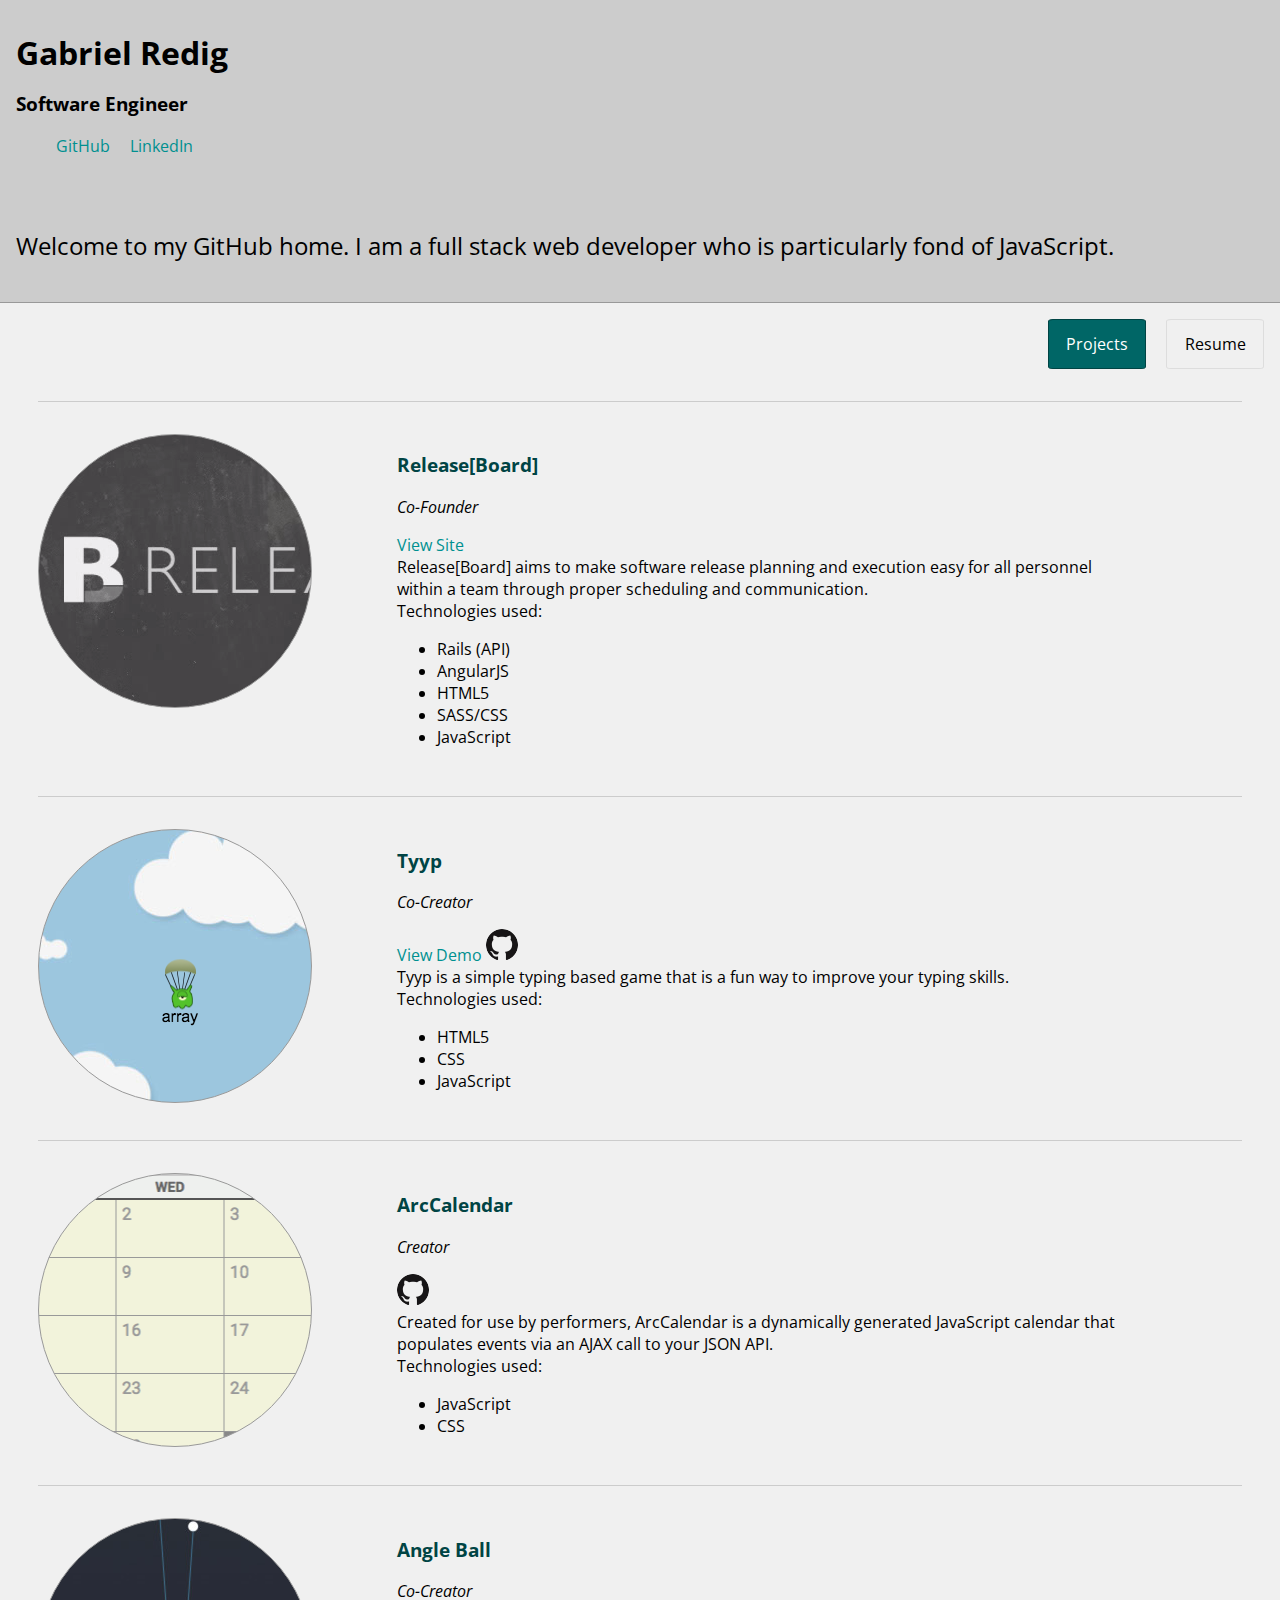
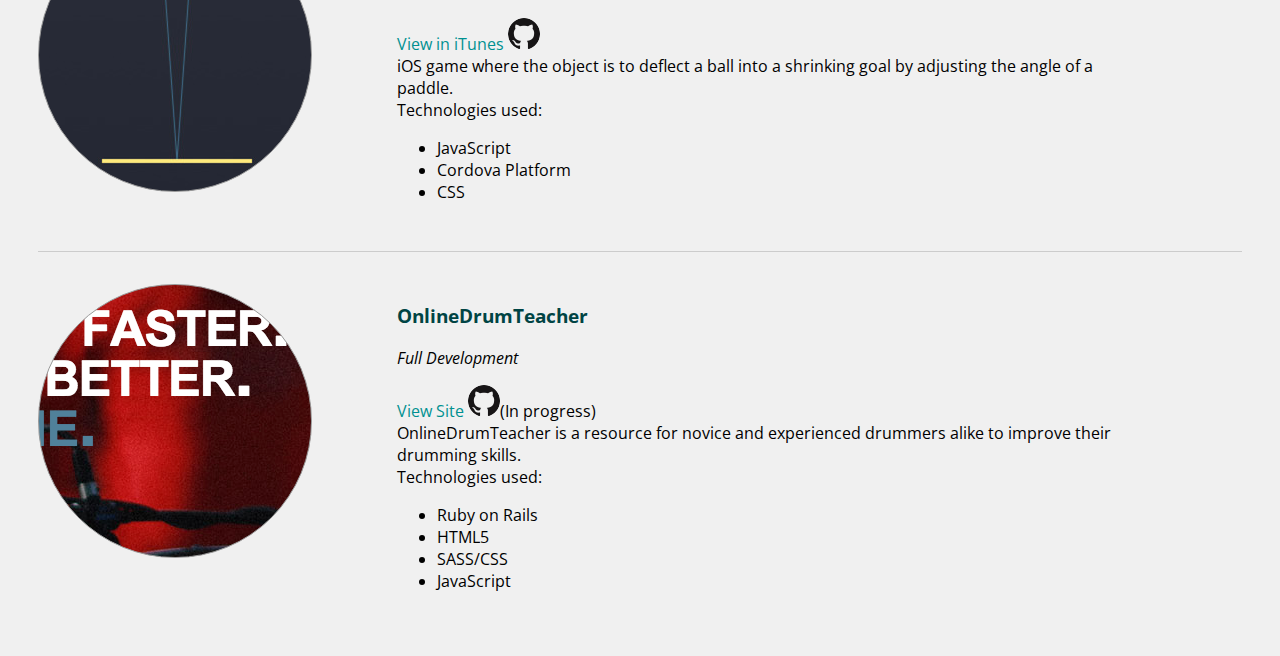
==== index.html @ c68f82b3 "Add some color" ====
<!DOCTYPE html>
<html>
<head>
  <link href='./css/main.css' type='text/css' rel='stylesheet'>
  <link href='http://fonts.googleapis.com/css?family=Open+Sans:300italic,400,300' rel='stylesheet' type='text/css'>

  <title>Gabriel Redig - Frontend Developer</title>
</head>
<section id="header">
  <h1>Gabriel Redig</h1>
  <h3>Software Engineer</h3>
  <ul class="nav_links horizontal">
    <li>
      <a href="https://github.com/glredig" title="GitHub" target="_blank">
        GitHub
      </a>
    </li>
    <li>
      <a href="http://www.linkedin.com/pub/gabriel-redig/79/385/471/" title="LinkedIn" target="_blank">
        LinkedIn
      </a>
    </li>
  </ul>
</section>
<section id="content">
  <p class="large">Welcome to my GitHub home. I am a full stack web developer who is particularly fond of JavaScript.
  <br>
  </p>
</section>
<section id="selector">
  <ul class="bubbles">
    <li class="selected">Projects</li>
    <li>Resume</li>
  </ul>
  <div class="clear"></div>
</section>
<section id="projects">
  <ul>
    <li>
      <div class="project_image release_board"></div>
      <div class="project_details">
        <h3>Release[Board]</h3>
        <p><em>Co-Founder</em></p>
        <p><a href="http://releaseboard.com" title="Release[Board]" class="view_demo" target="_blank">View Site</a>
        <br>
        Release[Board] aims to make software release planning and execution easy for all personnel within a team through proper scheduling and communication.
        <br>
        Technologies used:<br>
        <ul class="bulleted">
          <li>Rails (API)</li>
          <li>AngularJS</li>
          <li>HTML5</li>
          <li>SASS/CSS</li>
          <li>JavaScript</li>
        </ul>
        </p>
      </div>
      <div class="clear"></div>
    </li>

    <li>
      <div class="project_image tyyp"></div>
      <div class="project_details">
        <h3>Tyyp</h3>
        <p><em>Co-Creator</em></p>
        <p><a href="http://glredig.github.io/tyyp" title="Tyyp" class="view_demo" target="_blank">View Demo</a>
          <a href="https://github.com/glredig/tyyp" class="view_on_github" target="_blank"></a>
        <br>
        Tyyp is a simple typing based game that is a fun way to improve your typing skills.
        <br>
        Technologies used:<br>
        <ul class="bulleted">
          <li>HTML5</li>
          <li>CSS</li>
          <li>JavaScript</li>
        </ul>
        </p>
      </div>
      <div class="clear"></div>
    </li>

    <li>
      <div class="project_image arc_calendar"></div>
      <div class="project_details">
        <h3>ArcCalendar</h3>
        <p><em>Creator</em></p>
        <p><a href="https://github.com/glredig/arc_calendar" class="view_on_github" target="_blank"></a>
        <br>
        Created for use by performers, ArcCalendar is a dynamically generated JavaScript calendar that populates events via an AJAX call to your JSON API.
        <br>
        Technologies used:<br>
        <ul class="bulleted">
          <li>JavaScript</li>
          <li>CSS</li>
        </ul>
        </p>
      </div>
      <div class="clear"></div>
    </li>

    <li>
      <div class="project_image angle_ball"></div>
      <div class="project_details">
        <h3>Angle Ball</h3>
        <p><em>Co-Creator</em></p>
        <p>
          <a href="https://itunes.apple.com/us/app/angle-ball/id894476880?mt=8" class="view_demo" target="_blank">View in iTunes</a>
          <a href="https://github.com/johnkelly/angle_ball" class="view_on_github" target="_blank"></a>
        <br>
        iOS game where the object is to deflect a ball into a shrinking goal by adjusting the angle of a paddle.
        <br>
        Technologies used:<br>
        <ul class="bulleted">
          <li>JavaScript</li>
          <li>Cordova Platform</li>
          <li>CSS</li>
        </ul>
        </p>
      </div>
      <div class="clear"></div>
    </li>

    <li>
      <div class="project_image odt"></div>
      <div class="project_details">
        <h3>OnlineDrumTeacher</h3>
        <p><em>Full Development</em></p>
        <p><a href="https://onlinedrumteacher.herokuapp.com/" class="view_demo" title="Online Drum Teacher" target="_blank">View Site</a> 
        <a href="https://github.com/glredig/odt_app" class="view_on_github" target="_blank"></a>(In progress)
        <br>
        OnlineDrumTeacher is a resource for novice and experienced drummers alike to improve their drumming skills.
        <br>
        Technologies used:<br>
        <ul class="bulleted">
          <li>Ruby on Rails</li>
          <li>HTML5</li>
          <li>SASS/CSS</li>
          <li>JavaScript</li>
        </ul>
        </p>
      </div>
      <div class="clear"></div>
    </li>
  </ul>
</section>
</html>
---- css/main.css ----
* {
  font-family: "Open Sans", arial, sans-serif;
}

body {
  background-color: #f0f0f0;
  padding: 0;
  margin: 0;
}

h1 {
  font-size: 2em;
  line-height: 1em;
}

a {
  color: #009090;
  text-decoration: none;
}

a:hover {
  text-decoration: underline;
}

.clear {
  clear: both;
}

ul {
  list-style-type: none;
}

ul.bulleted {
  list-style-type: disc;
}

p.large {
  font-size: 1.5em;
}

ul.bubbles {
  float: right;
}

ul.bubbles li {
  background-color: #f0f0f0;
  display: inline-block;
  width: 6em;
  height: 3em;
  line-height: 3em;
  text-align: center;
  border-radius: 5%;
  border: 1px solid #dddddd;
  cursor: pointer;
  margin-right: 1em;
}

ul.bubbles li:hover,
ul.bubbles li.selected {
  background-color: #006666;
  border-color: #004444;
  color: #ffffff;
}

ul.nav_links img {
  border: 1px solid #ffffff;
  padding: 5px;
  border-radius: 50%;
  width: 42px;
  height: 42px;
}

div.project_image {
  float: left;
  height: 17em;
  width: 17em;
  border-radius: 50%;
  background-position: center center;
  border: .1em solid #999999;
}

div.project_details {
  float: left;
  margin-left: 7%;
  width: 60%;
}

div.project_image.release_board {
  background-image: url('../images/release_board.png');
}

div.project_image.tyyp {
  background-image: url('../images/tyyp.png');
}

div.project_image.odt {
  background-image: url('../images/odt.png');
}

div.project_image.arc_calendar {
  background-image: url('../images/arc_calendar.png');
}

div.project_image.angle_ball {
  background-image: url('../images/angle_ball.png');
}

ul.nav_links img:hover {
  border: 1px solid #eeeeee;
}

ul.horizontal li {
  display: inline;
  margin-right: 1em;
}

a.view_on_github {
  display: inline-block;
  background-image: url('../images/GitHub-Mark-32px.png');
  width: 32px;
  height: 32px;
  border-radius: 50%;
}
section#header {
  background-color: #cccccc;
  padding: 1em;
}

section#content {
  background-color: #cccccc;
  padding: 1em;
  border-bottom: .1em solid #999999;
}

section#projects h3 {
  color: #004444;
}

section#projects > ul {
  padding: 0 3%;
}

section#projects  > ul > li {
  border-top: .1em solid #CCCCCC;
  padding: 2em 0;
}
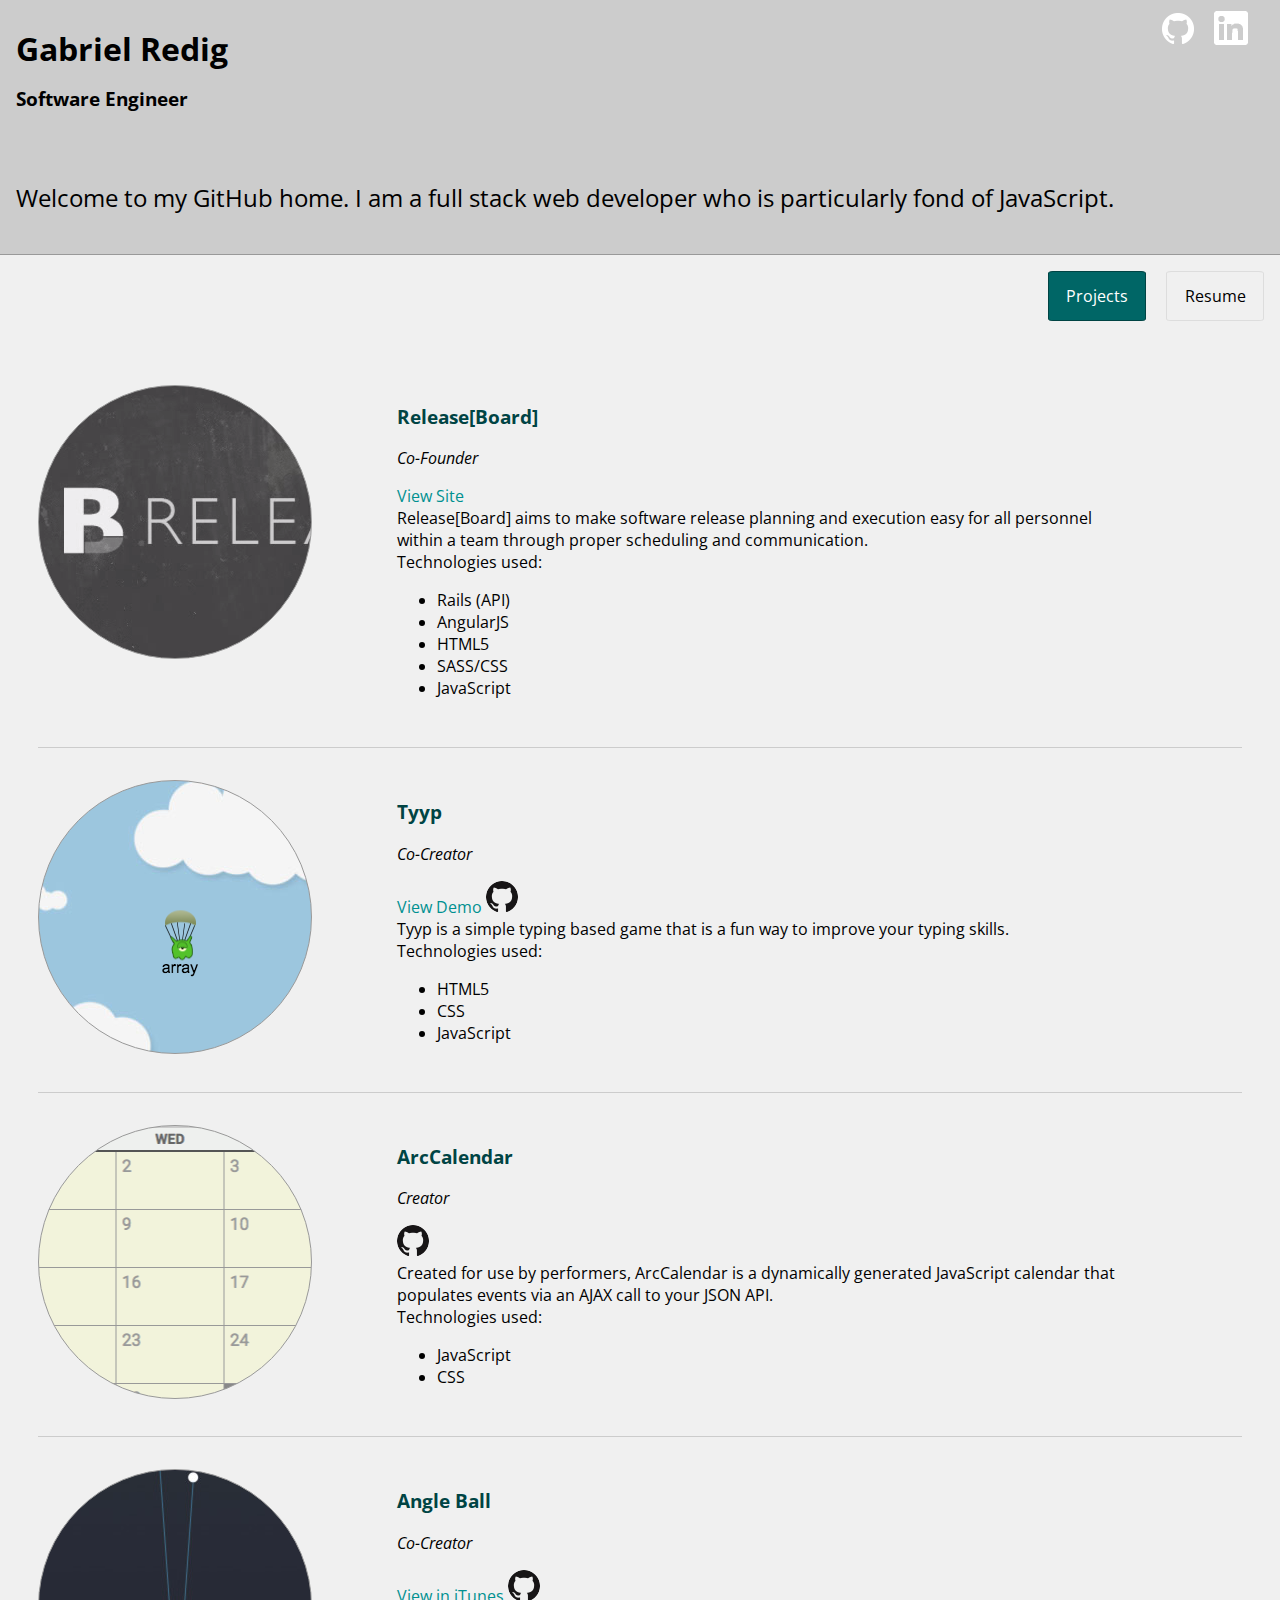
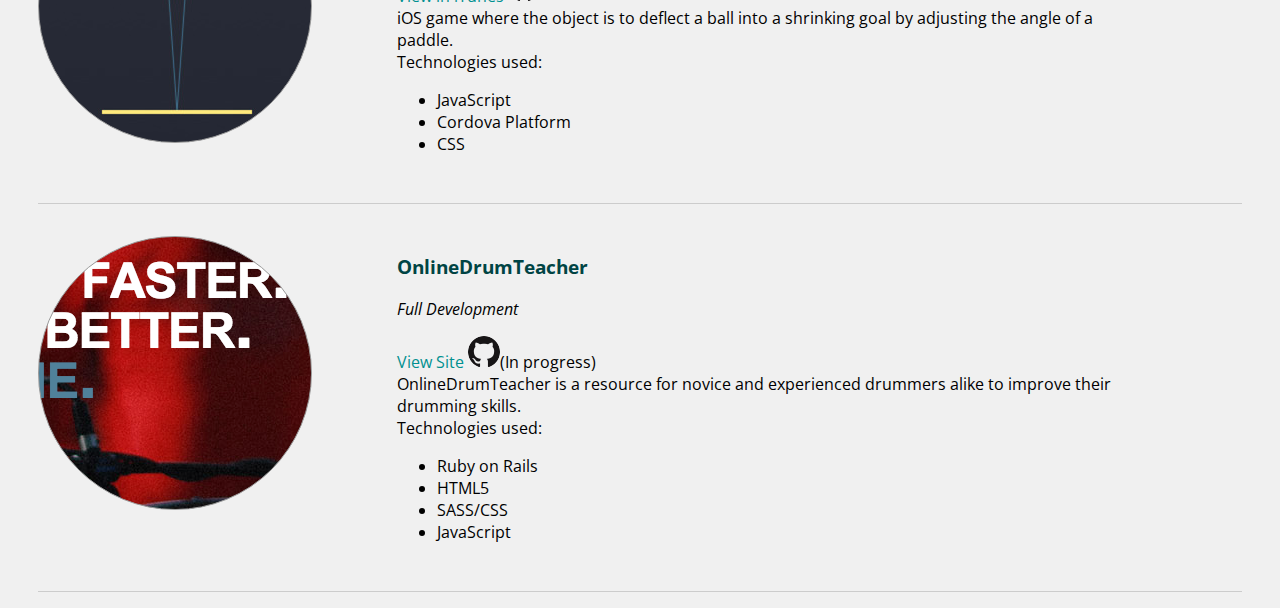
==== commit b128482a: "github and linkedin icons for links in header" ====
--- a/index.html
+++ b/index.html
@@ -7,20 +7,18 @@
   <title>Gabriel Redig - Frontend Developer</title>
 </head>
 <section id="header">
-  <h1>Gabriel Redig</h1>
-  <h3>Software Engineer</h3>
   <ul class="nav_links horizontal">
     <li>
-      <a href="https://github.com/glredig" title="GitHub" target="_blank">
-        GitHub
+      <a href="https://github.com/glredig" title="GitHub" target="_blank" class="github_icon">
       </a>
     </li>
     <li>
-      <a href="http://www.linkedin.com/pub/gabriel-redig/79/385/471/" title="LinkedIn" target="_blank">
-        LinkedIn
+      <a href="http://www.linkedin.com/pub/gabriel-redig/79/385/471/" title="LinkedIn" target="_blank" class="linkedin_icon">
       </a>
     </li>
   </ul>
+  <h1>Gabriel Redig</h1>
+  <h3>Software Engineer</h3>
 </section>
 <section id="content">
   <p class="large">Welcome to my GitHub home. I am a full stack web developer who is particularly fond of JavaScript.
--- a/css/main.css
+++ b/css/main.css
@@ -62,6 +62,11 @@
   color: #ffffff;
 }
 
+ul.nav_links {
+  float: right;
+  margin-top: 0;
+}
+
 ul.nav_links img {
   border: 1px solid #ffffff;
   padding: 5px;
@@ -110,7 +115,7 @@
 }
 
 ul.horizontal li {
-  display: inline;
+  display: inline-block;
   margin-right: 1em;
 }
 
@@ -121,9 +126,24 @@
   height: 32px;
   border-radius: 50%;
 }
+
+a.github_icon {
+  display: block;
+  height: 32px;
+  width: 32px;
+  background-image: url('../images/GitHub-Mark-Light-32px.png');
+}
+
+a.linkedin_icon {
+  display: block;
+  height: 34px;
+  width: 34px;
+  background-image: url('../images/In-White-34px-TM.png');
+}
+
 section#header {
   background-color: #cccccc;
-  padding: 1em;
+  padding: .7em 1em;
 }
 
 section#content {
@@ -141,6 +161,6 @@
 }
 
 section#projects  > ul > li {
-  border-top: .1em solid #CCCCCC;
+  border-bottom: .1em solid #CCCCCC;
   padding: 2em 0;
 }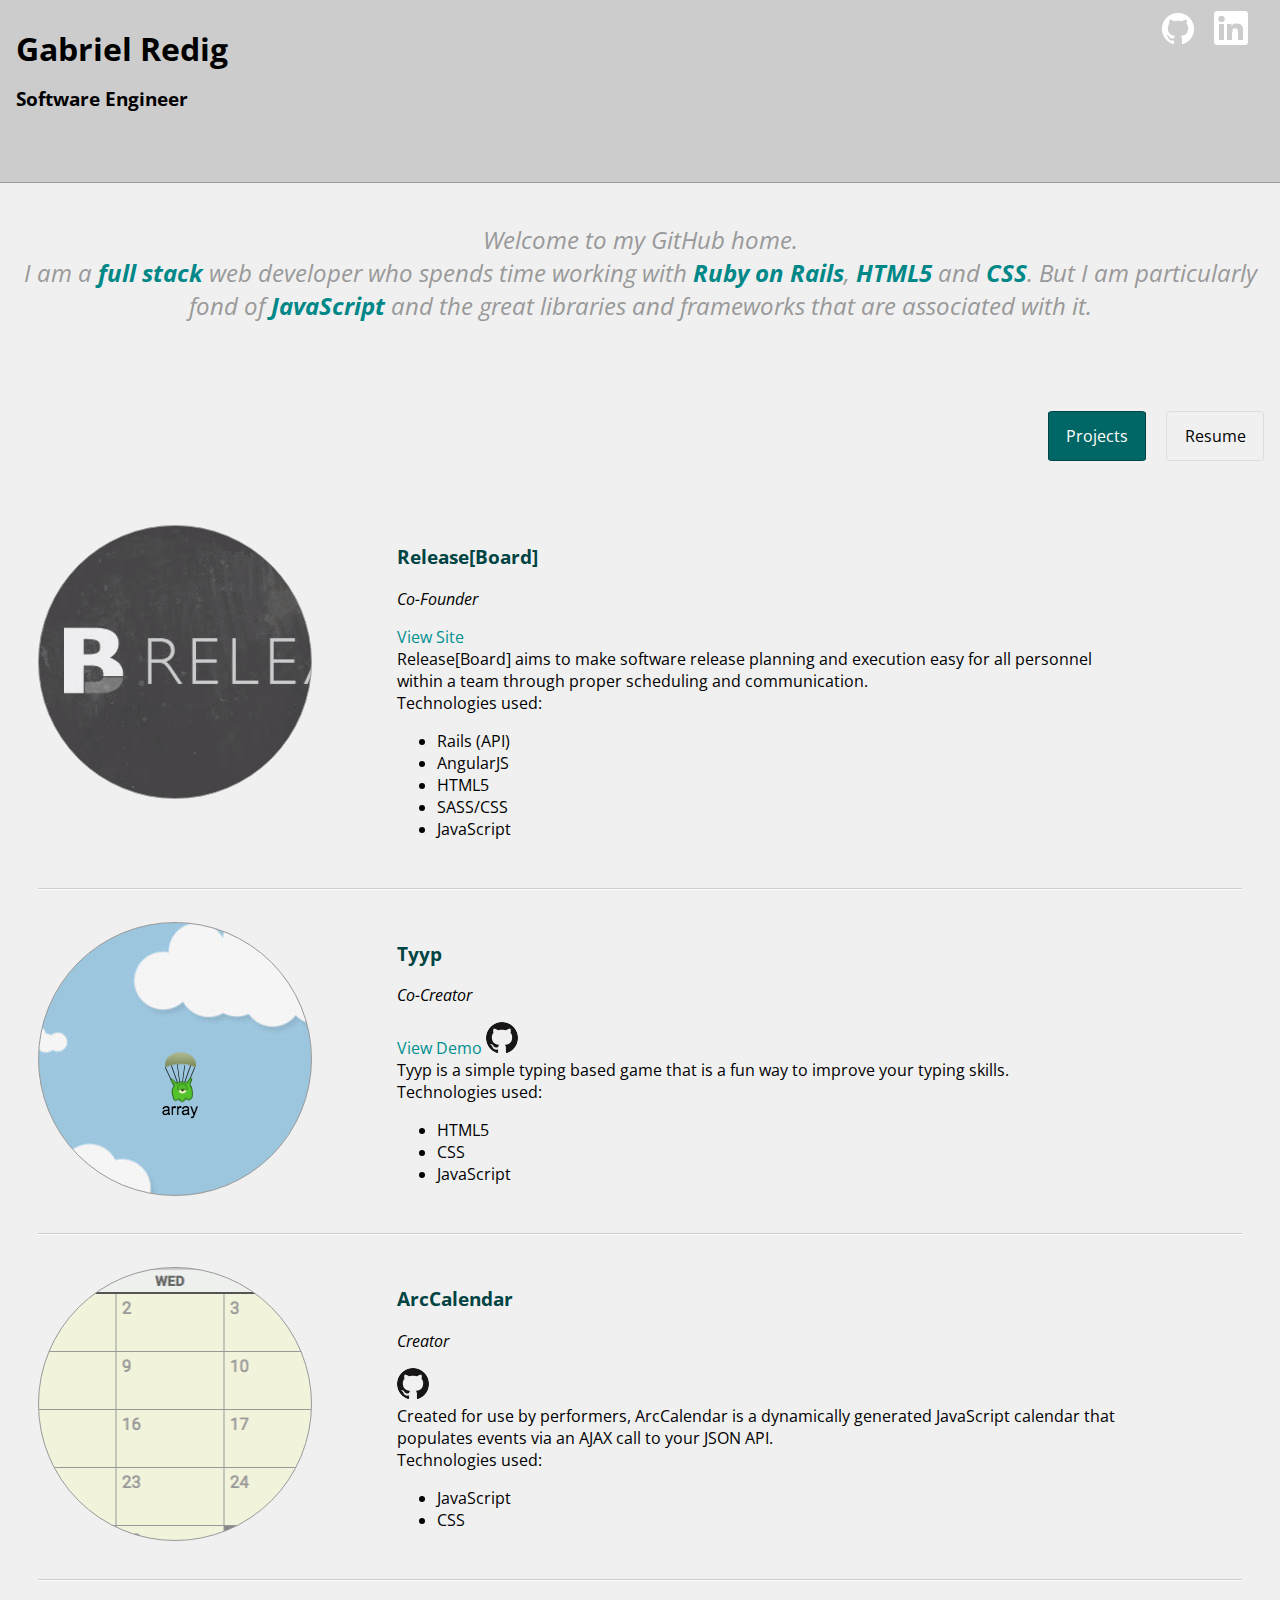
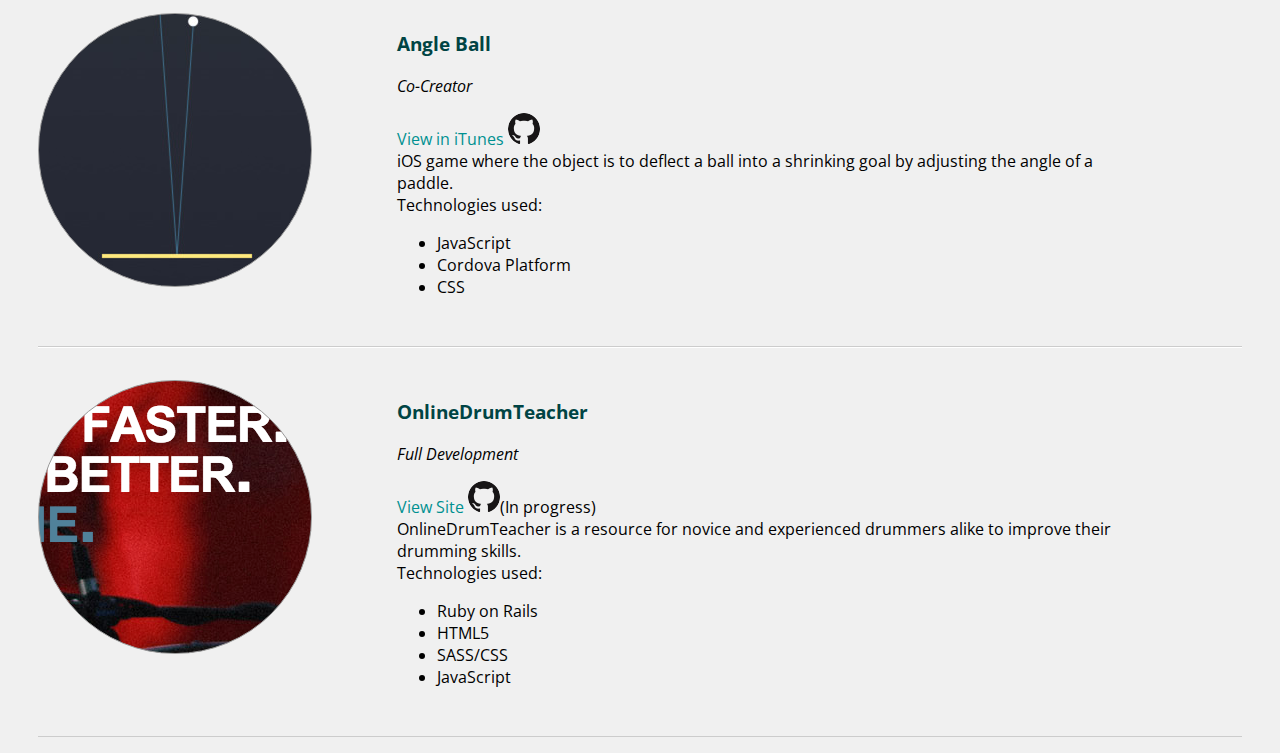
==== commit b0298bd9: "Update blurb text and styling" ====
--- a/index.html
+++ b/index.html
@@ -21,7 +21,10 @@
   <h3>Software Engineer</h3>
 </section>
 <section id="content">
-  <p class="large">Welcome to my GitHub home. I am a full stack web developer who is particularly fond of JavaScript.
+  <p class="large">Welcome to my GitHub home. <br>
+    I am a <span class="secondary_dark">full stack</span> web developer who spends time working with
+    <span class="secondary_dark">Ruby on Rails</span>, <span class="secondary_dark">HTML5</span> and <span class="secondary_dark">CSS</span>. But I am particularly fond of <span class="secondary_dark">JavaScript</span> and the great libraries and frameworks that are associated with it.<br>
+
   <br>
   </p>
 </section>
--- a/css/main.css
+++ b/css/main.css
@@ -20,6 +20,11 @@
 
 a:hover {
   text-decoration: underline;
+}
+
+.secondary_dark {
+  color: #008888;
+  font-weight: bold;
 }
 
 .clear {
@@ -144,12 +149,15 @@
 section#header {
   background-color: #cccccc;
   padding: .7em 1em;
+  height: 10em;
+  border-bottom: .1em solid #999999;  
 }
 
 section#content {
-  background-color: #cccccc;
+  color: #999999;
+  font-style: italic;
   padding: 1em;
-  border-bottom: .1em solid #999999;
+  text-align: center;
 }
 
 section#projects h3 {
@@ -162,5 +170,10 @@
 
 section#projects  > ul > li {
   border-bottom: .1em solid #CCCCCC;
+  border-top: .1em solid #ffffff;
   padding: 2em 0;
+}
+
+section#projects > ul > li:first-child {
+  border-top: none;
 }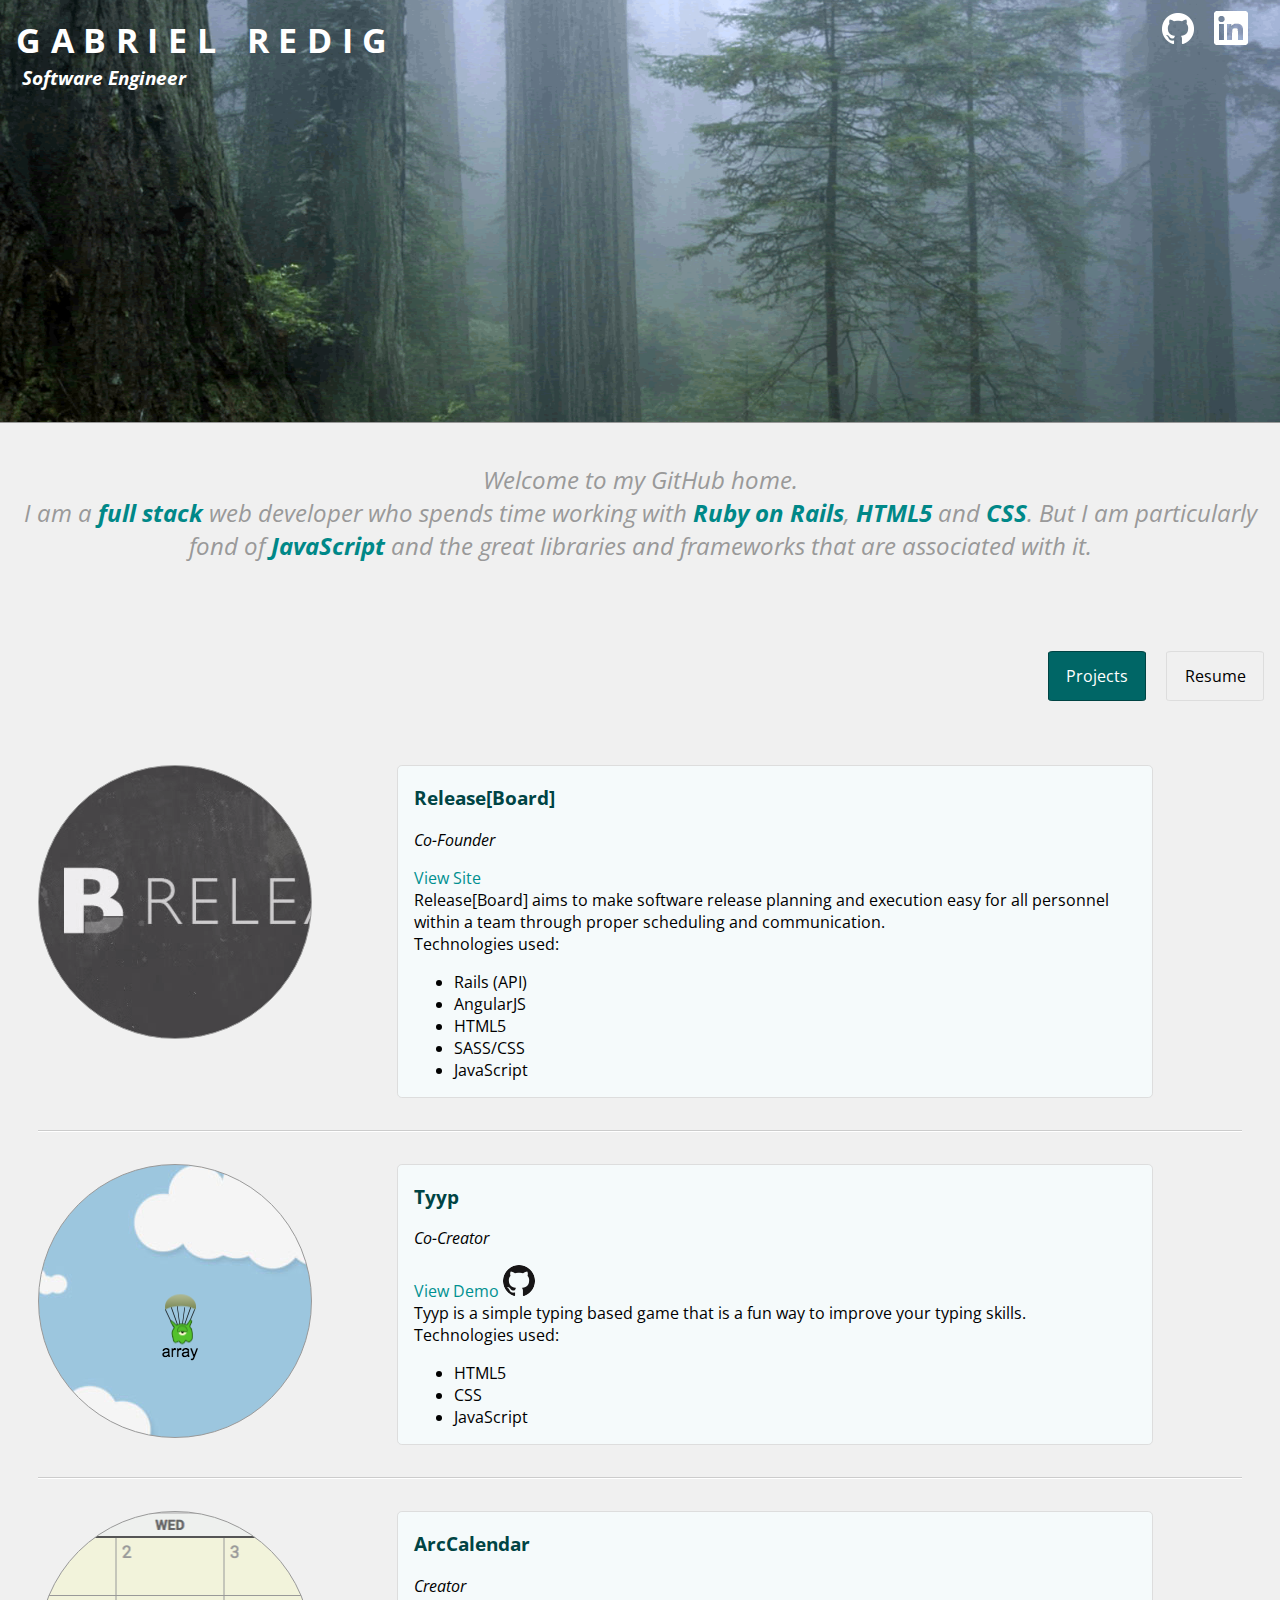
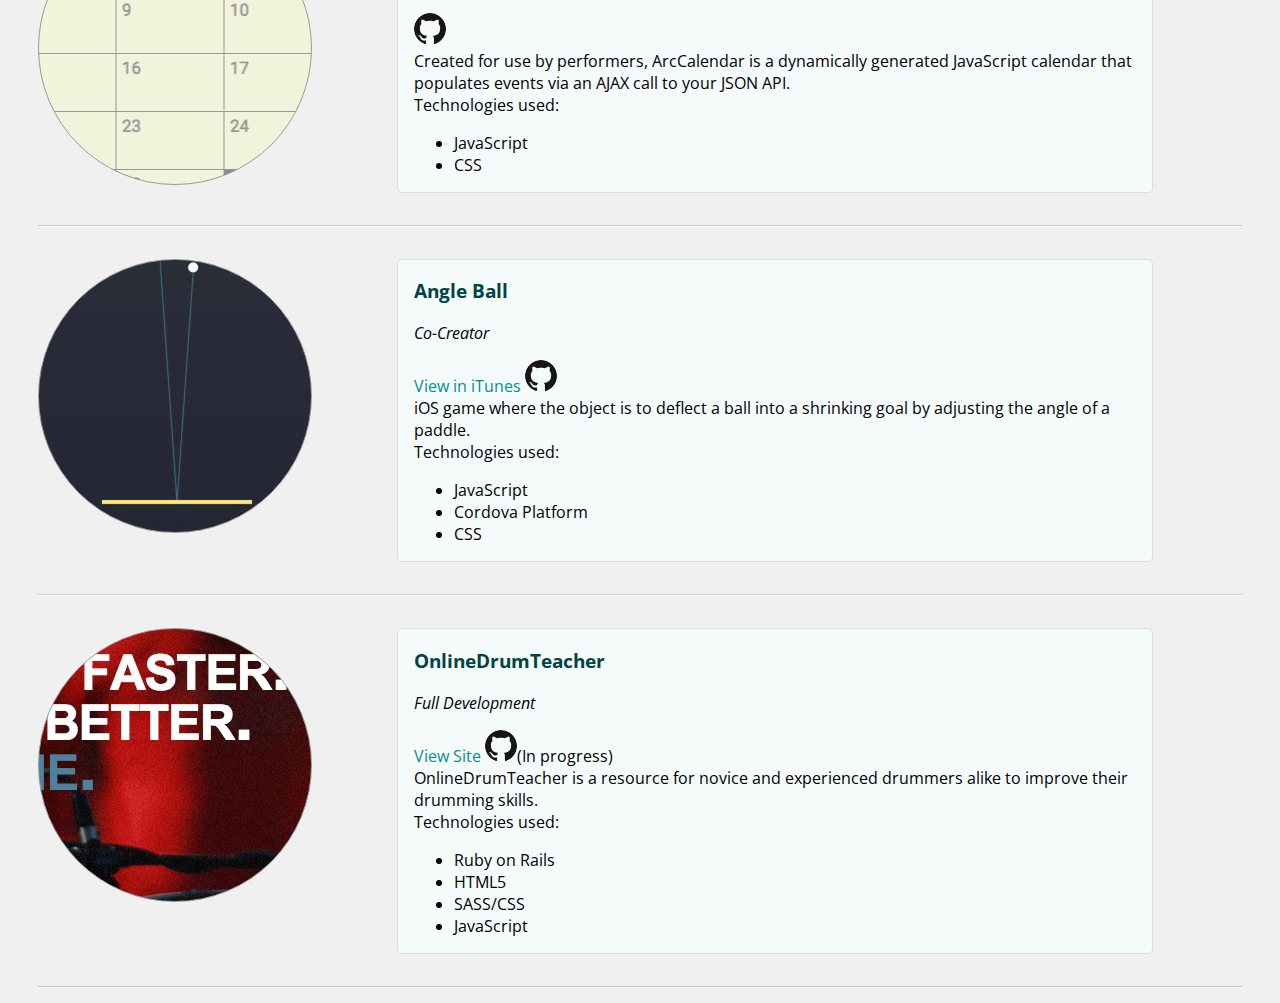
==== commit e5cb6ba6: "styling: header font, project details boxes" ====
--- a/index.html
+++ b/index.html
@@ -17,7 +17,7 @@
       </a>
     </li>
   </ul>
-  <h1>Gabriel Redig</h1>
+  <h1>gabriel redig</h1>
   <h3>Software Engineer</h3>
 </section>
 <section id="content">
--- a/css/main.css
+++ b/css/main.css
@@ -93,6 +93,10 @@
   float: left;
   margin-left: 7%;
   width: 60%;
+  background-color: #f5fafb;
+  border: .1em solid #dddddd;
+  border-radius: .3em;
+  padding: 0 1em;
 }
 
 div.project_image.release_board {
@@ -148,9 +152,26 @@
 
 section#header {
   background-color: #cccccc;
+  background-image: url('../images/redwoods.gif');
+  background-size: 100% auto;
+  background-position: 0 35%;
+  background-repeat: no-repeat;
   padding: .7em 1em;
-  height: 10em;
-  border-bottom: .1em solid #999999;  
+  height: 25em;
+  border-bottom: .1em solid #999999; 
+  color: #ffffff; 
+}
+
+section#header h1 {
+  margin: 0;
+  font-size: 3em;
+  font-variant: small-caps;
+  letter-spacing: .2em;
+}
+
+section#header h3 {
+  margin: .3em;
+  font-style: italic;
 }
 
 section#content {
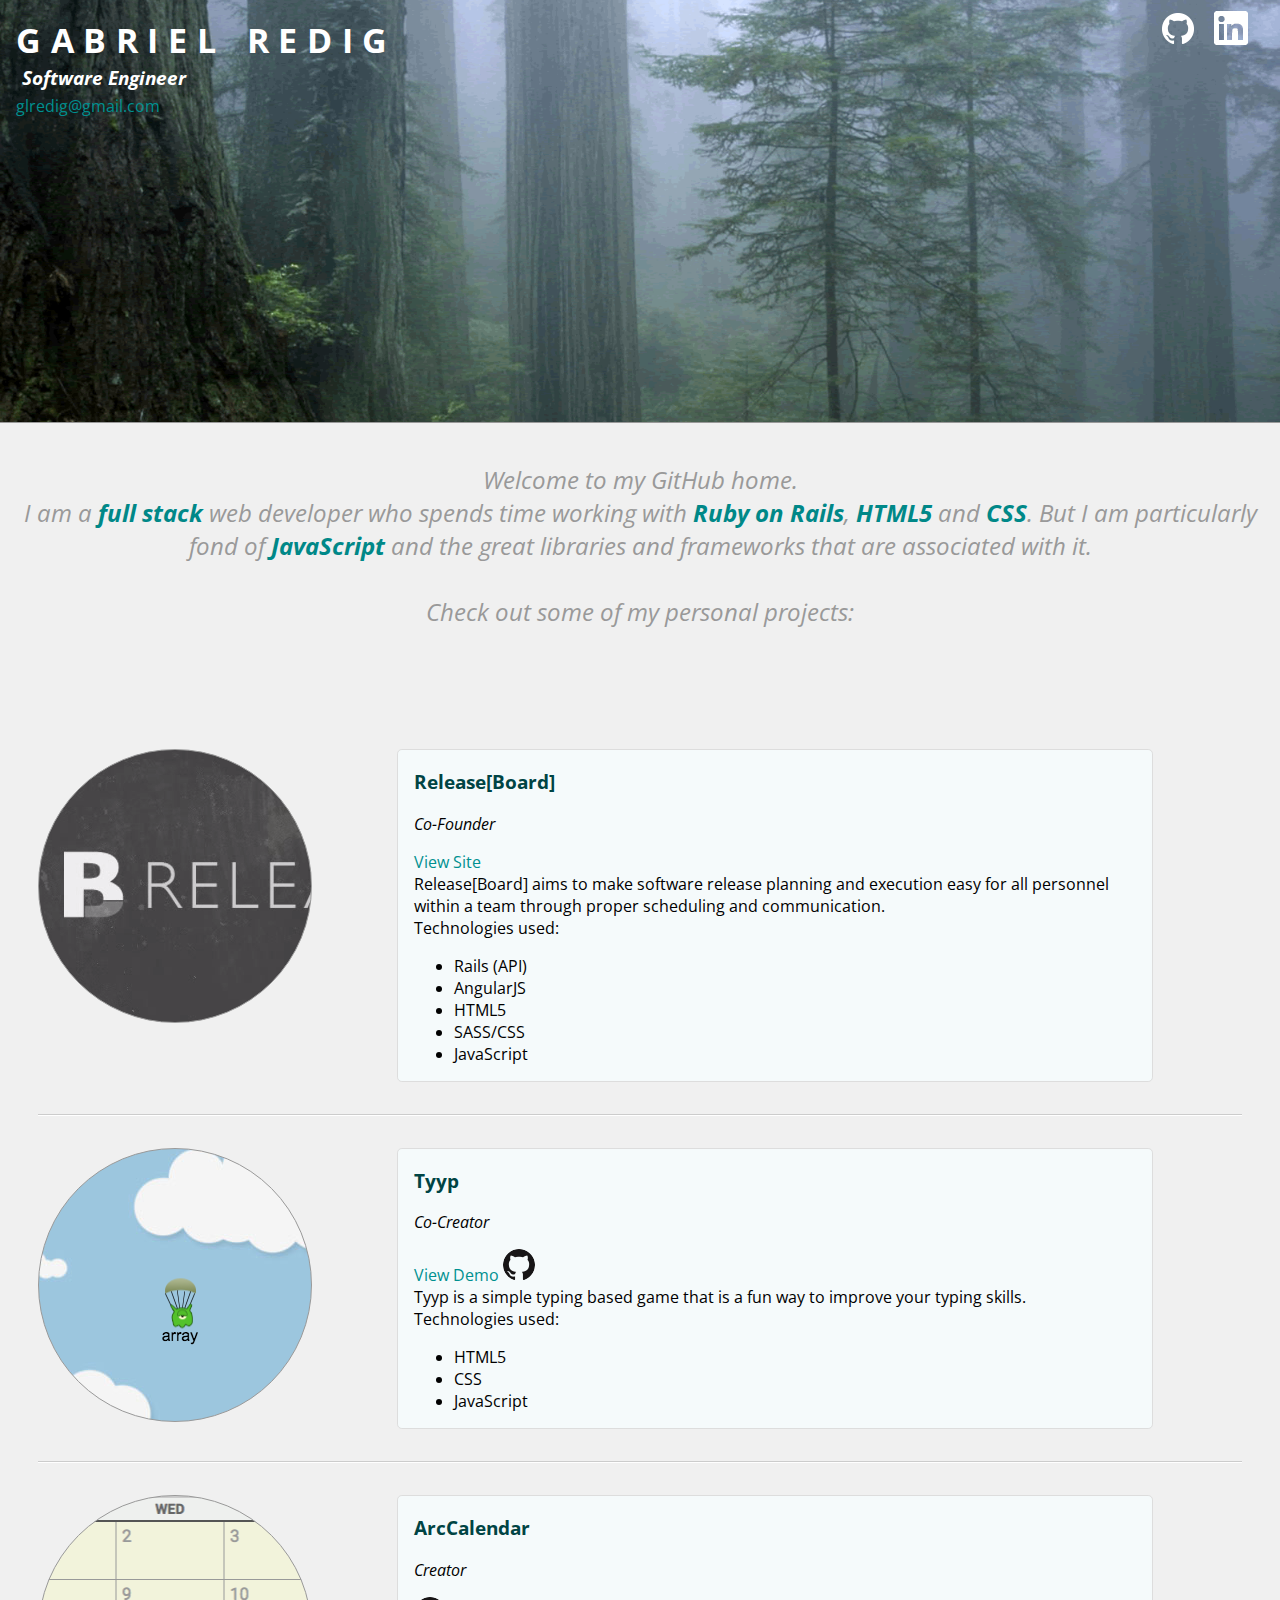
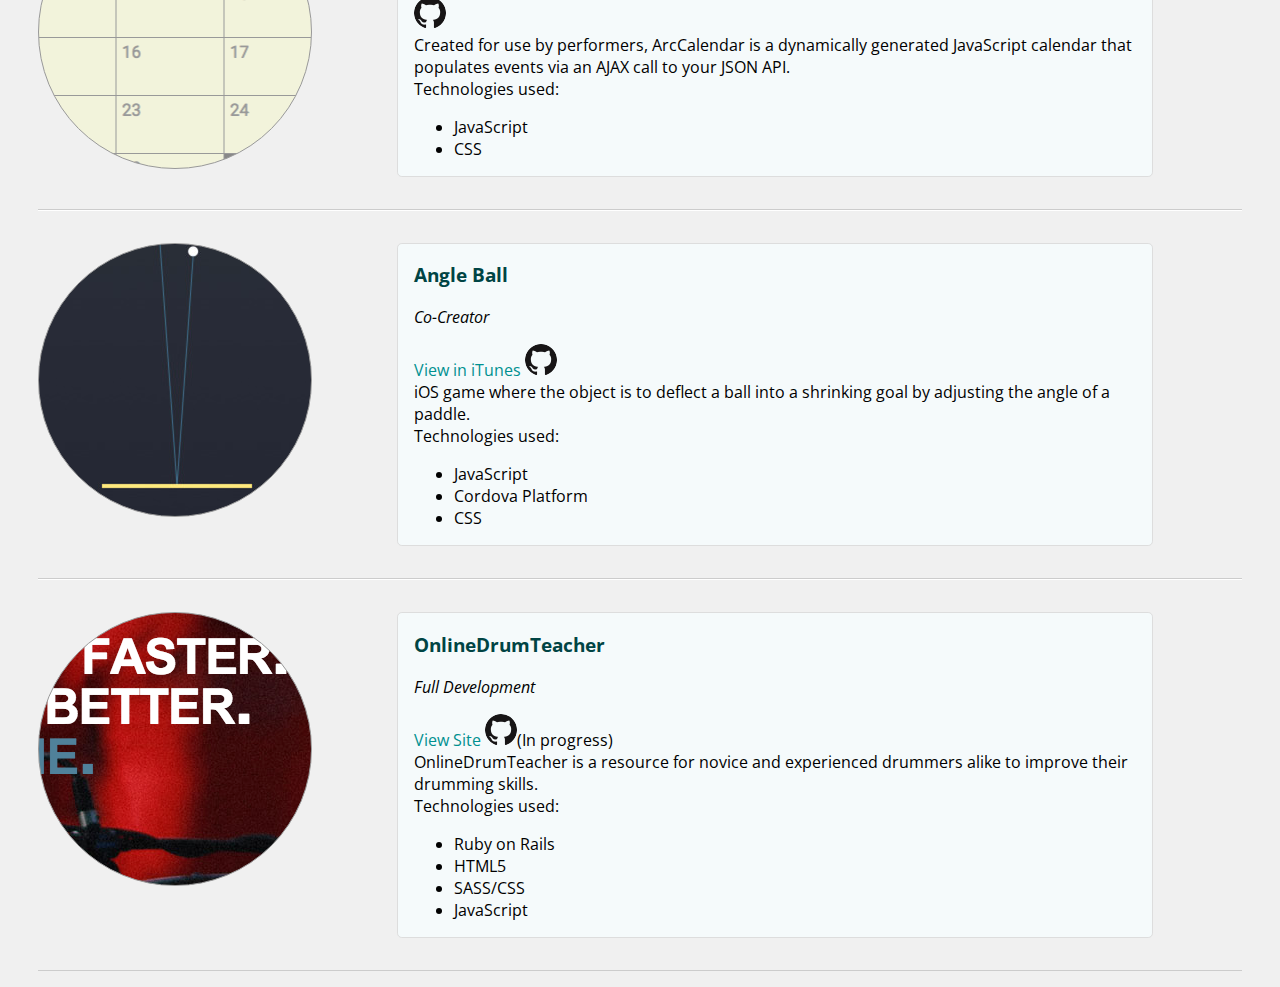
==== commit 15cb7135: "Added email to header; removed projects/resume toggle" ====
--- a/index.html
+++ b/index.html
@@ -19,21 +19,18 @@
   </ul>
   <h1>gabriel redig</h1>
   <h3>Software Engineer</h3>
+  <a href="mailto:glredig@gmail.com">glredig@gmail.com</a>
 </section>
 <section id="content">
   <p class="large">Welcome to my GitHub home. <br>
     I am a <span class="secondary_dark">full stack</span> web developer who spends time working with
-    <span class="secondary_dark">Ruby on Rails</span>, <span class="secondary_dark">HTML5</span> and <span class="secondary_dark">CSS</span>. But I am particularly fond of <span class="secondary_dark">JavaScript</span> and the great libraries and frameworks that are associated with it.<br>
+    <span class="secondary_dark">Ruby on Rails</span>, <span class="secondary_dark">HTML5</span> and <span class="secondary_dark">CSS</span>. But I am particularly fond of <span class="secondary_dark">JavaScript</span> and the great libraries and frameworks that are associated with it.<br><br>
+    Check out some of my personal projects:<br>
 
   <br>
   </p>
 </section>
 <section id="selector">
-  <ul class="bubbles">
-    <li class="selected">Projects</li>
-    <li>Resume</li>
-  </ul>
-  <div class="clear"></div>
 </section>
 <section id="projects">
   <ul>
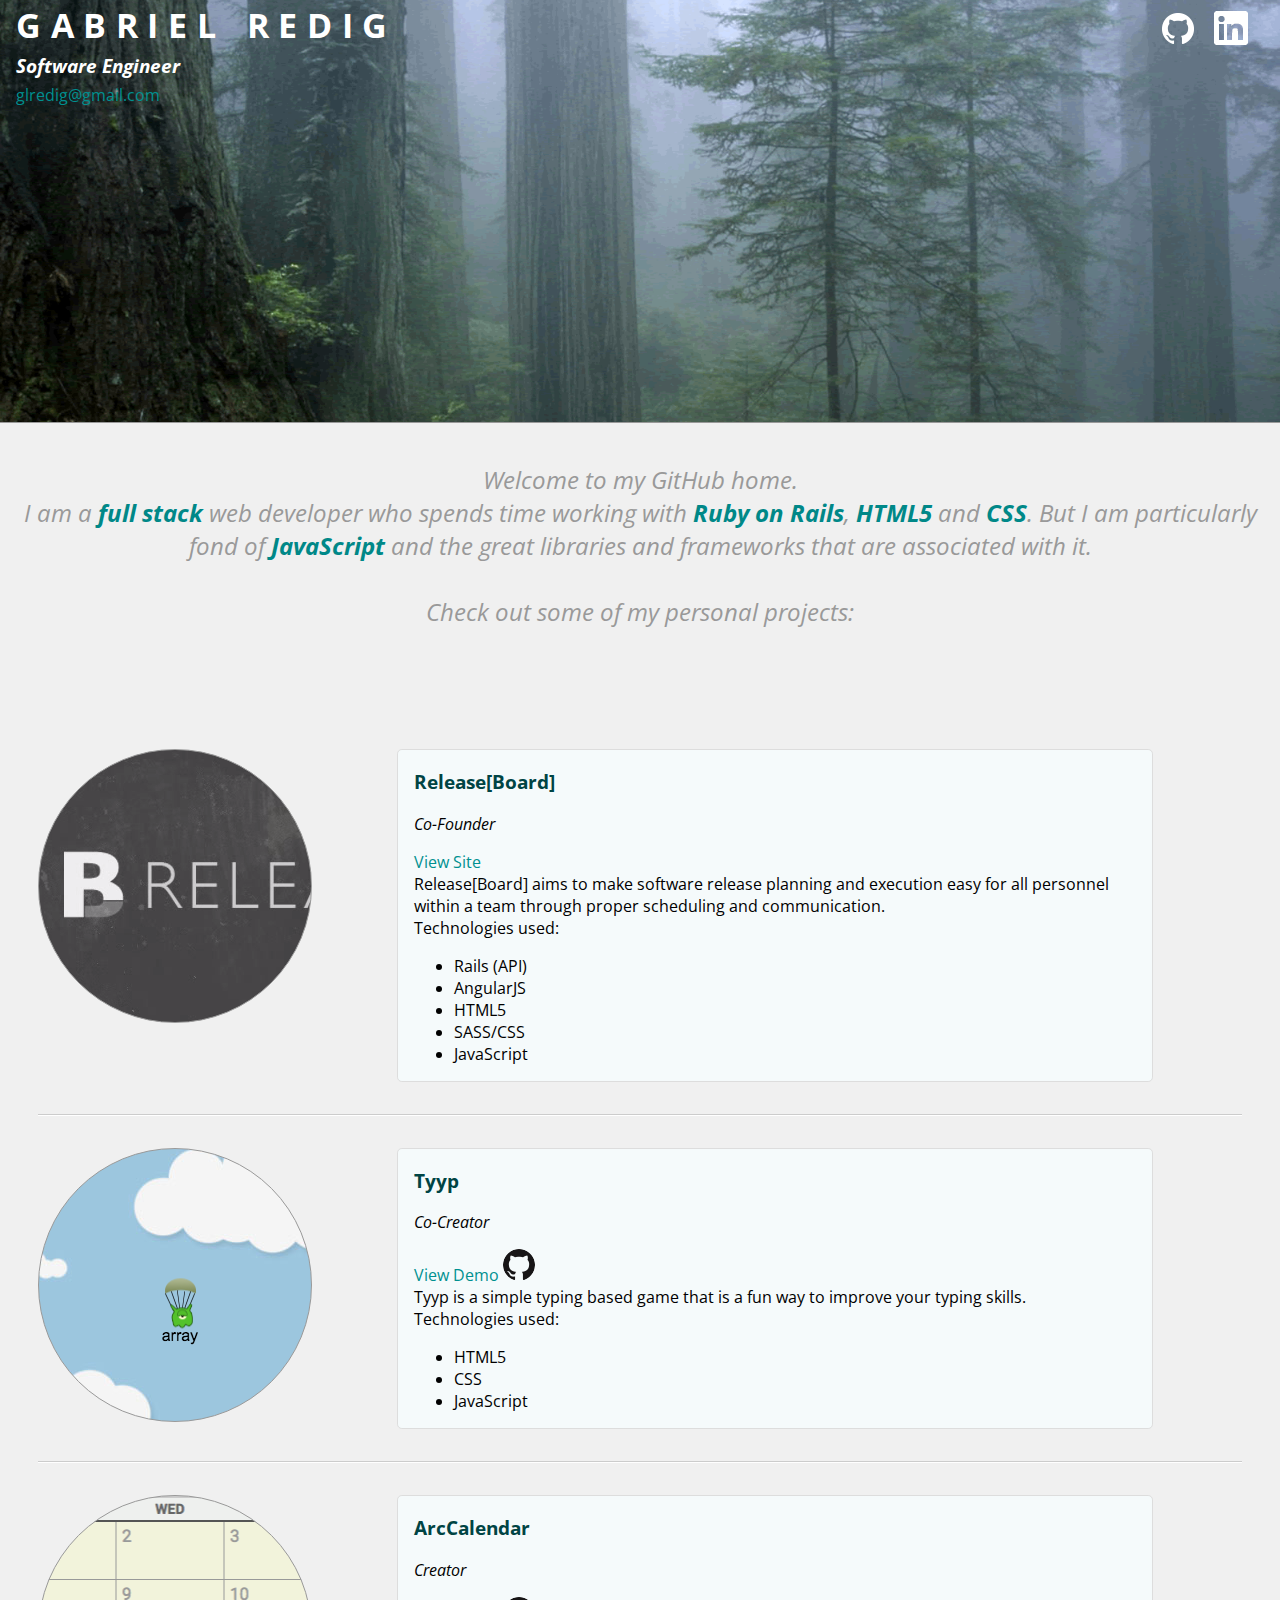
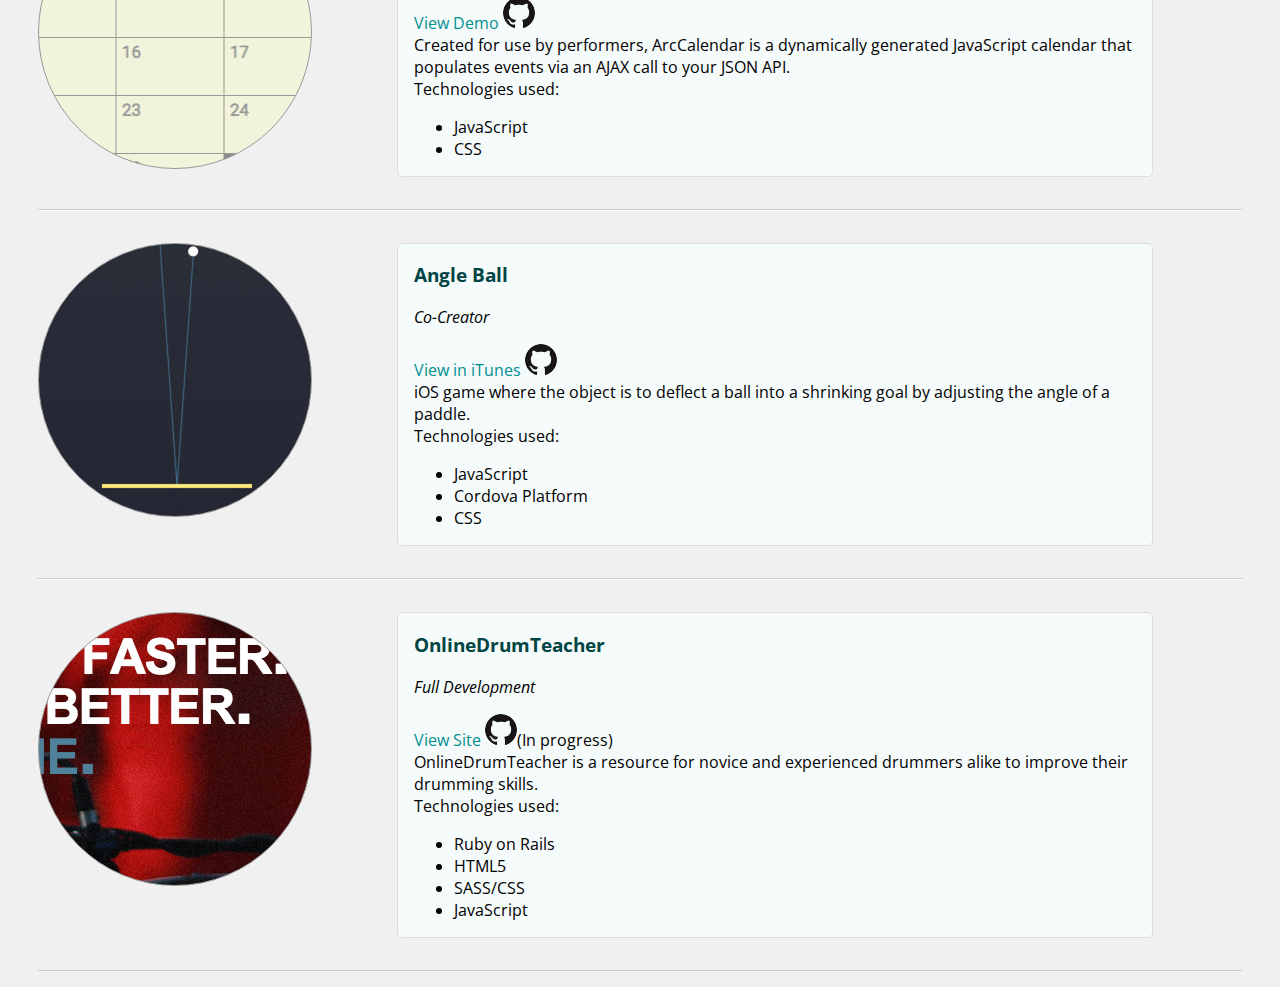
==== commit b060316e: "Added demo page for calendar" ====
--- a/index.html
+++ b/index.html
@@ -82,7 +82,8 @@
       <div class="project_details">
         <h3>ArcCalendar</h3>
         <p><em>Creator</em></p>
-        <p><a href="https://github.com/glredig/arc_calendar" class="view_on_github" target="_blank"></a>
+        <p><a href="http://glredig.github.io/arc_calendar.html" title="ArcCalendar" class="view_demo" target="_blank">View Demo</a>
+          <a href="https://github.com/glredig/arc_calendar" class="view_on_github" target="_blank"></a>
         <br>
         Created for use by performers, ArcCalendar is a dynamically generated JavaScript calendar that populates events via an AJAX call to your JSON API.
         <br>
--- a/css/main.css
+++ b/css/main.css
@@ -163,14 +163,14 @@
 }
 
 section#header h1 {
-  margin: 0;
+  margin: -.32em 0 .2em;
   font-size: 3em;
   font-variant: small-caps;
   letter-spacing: .2em;
 }
 
 section#header h3 {
-  margin: .3em;
+  margin: .3em 0;
   font-style: italic;
 }
 
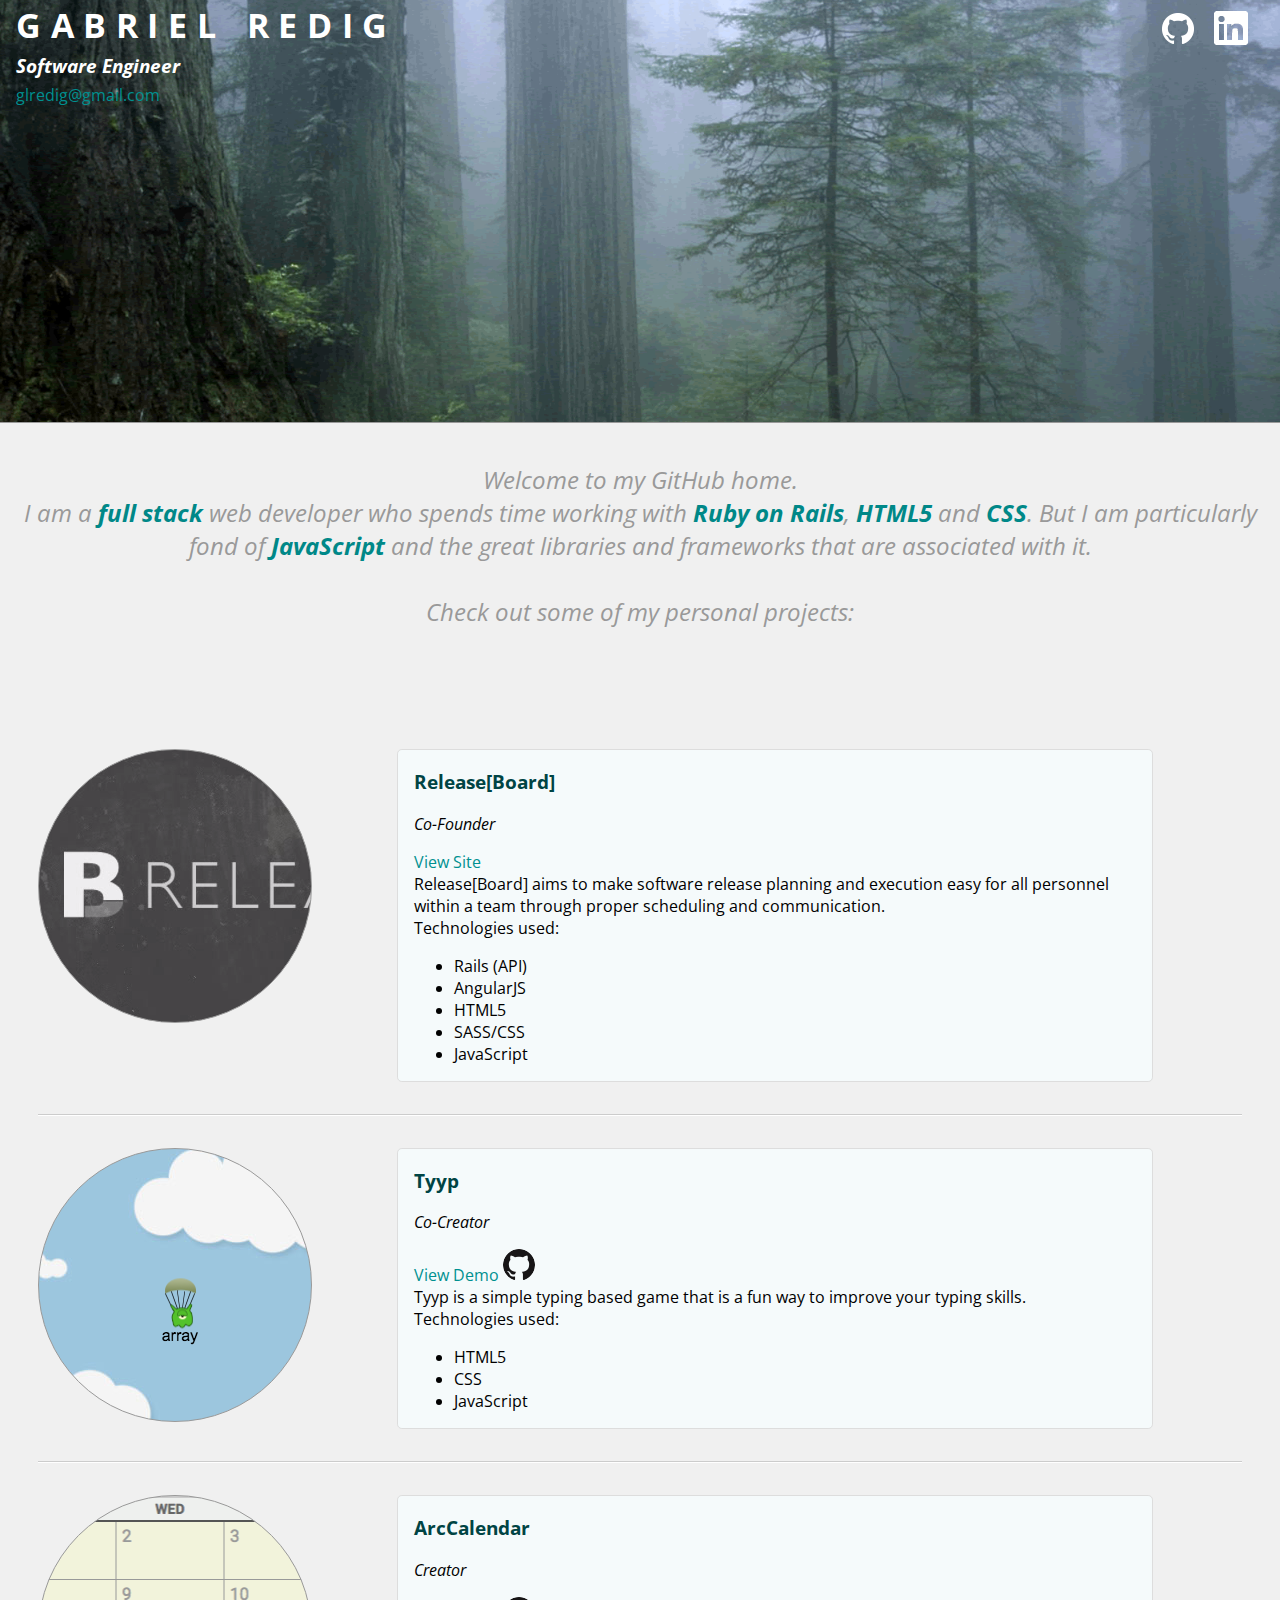
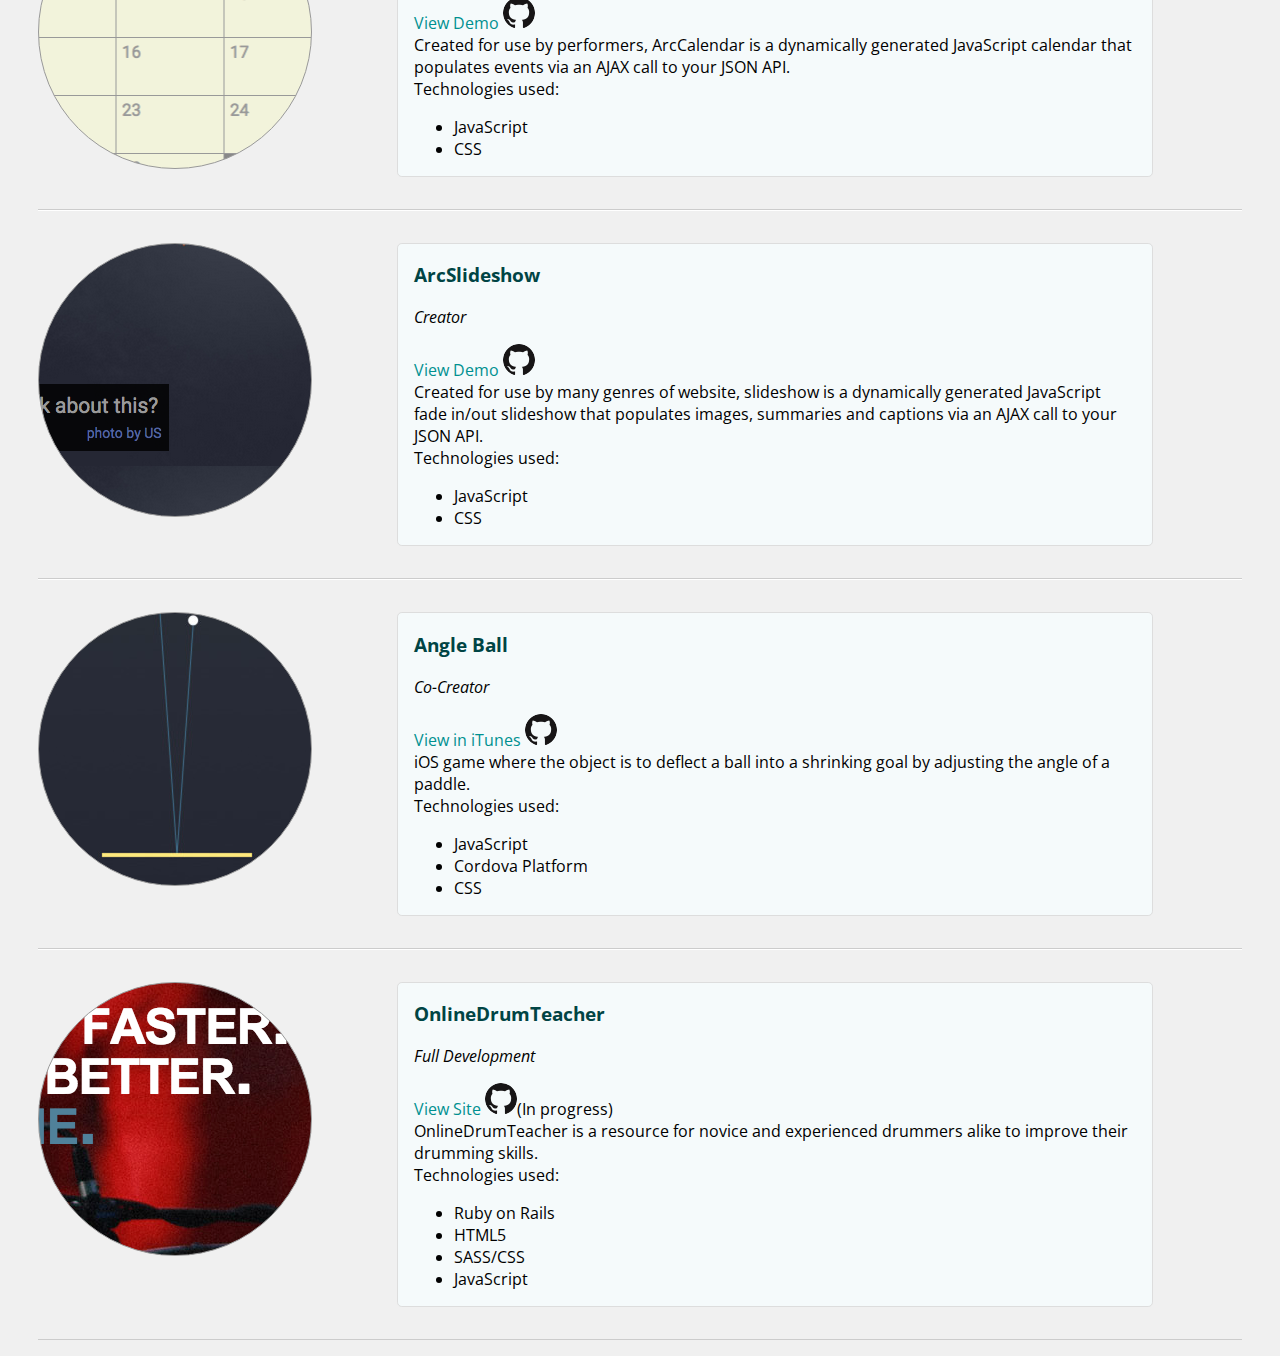
==== commit 0d4deefe: "added slideshow to home page; updated slides.json" ====
--- a/index.html
+++ b/index.html
@@ -98,6 +98,26 @@
     </li>
 
     <li>
+      <div class="project_image slideshow"></div>
+      <div class="project_details">
+        <h3>ArcSlideshow</h3>
+        <p><em>Creator</em></p>
+        <p><a href="http://glredig.github.io/arc_slideshow.html" title="ArcSlideshow" class="view_demo" target="_blank">View Demo</a>
+          <a href="https://github.com/glredig/slideshow" class="view_on_github" target="_blank"></a>
+        <br>
+        Created for use by many genres of website, slideshow is a dynamically generated JavaScript fade in/out slideshow that populates images, summaries and captions via an AJAX call to your JSON API.
+        <br>
+        Technologies used:<br>
+        <ul class="bulleted">
+          <li>JavaScript</li>
+          <li>CSS</li>
+        </ul>
+        </p>
+      </div>
+      <div class="clear"></div>
+    </li>
+
+    <li>
       <div class="project_image angle_ball"></div>
       <div class="project_details">
         <h3>Angle Ball</h3>
--- a/css/main.css
+++ b/css/main.css
@@ -115,6 +115,11 @@
   background-image: url('../images/arc_calendar.png');
 }
 
+div.project_image.slideshow {
+  background-image: url('../images/slideshow.png');
+  background-position: -250px -200px;
+}
+
 div.project_image.angle_ball {
   background-image: url('../images/angle_ball.png');
 }
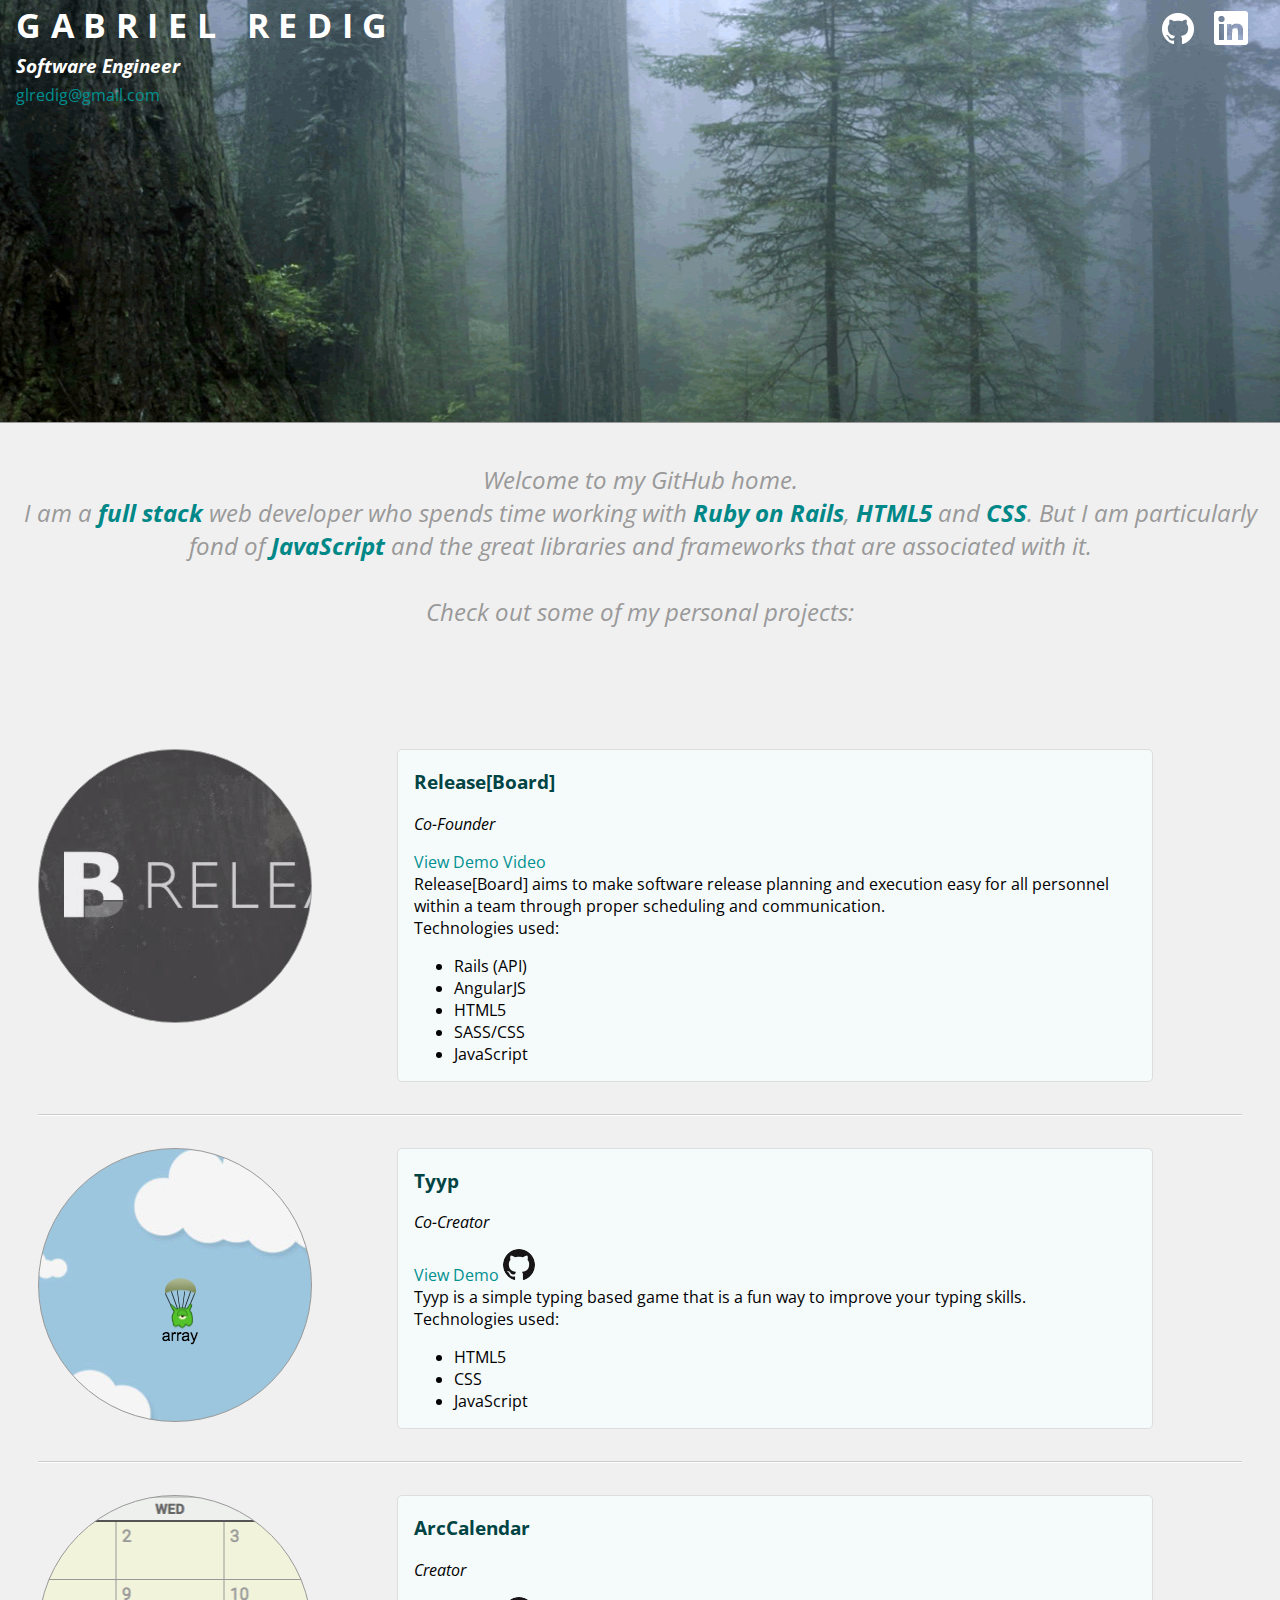
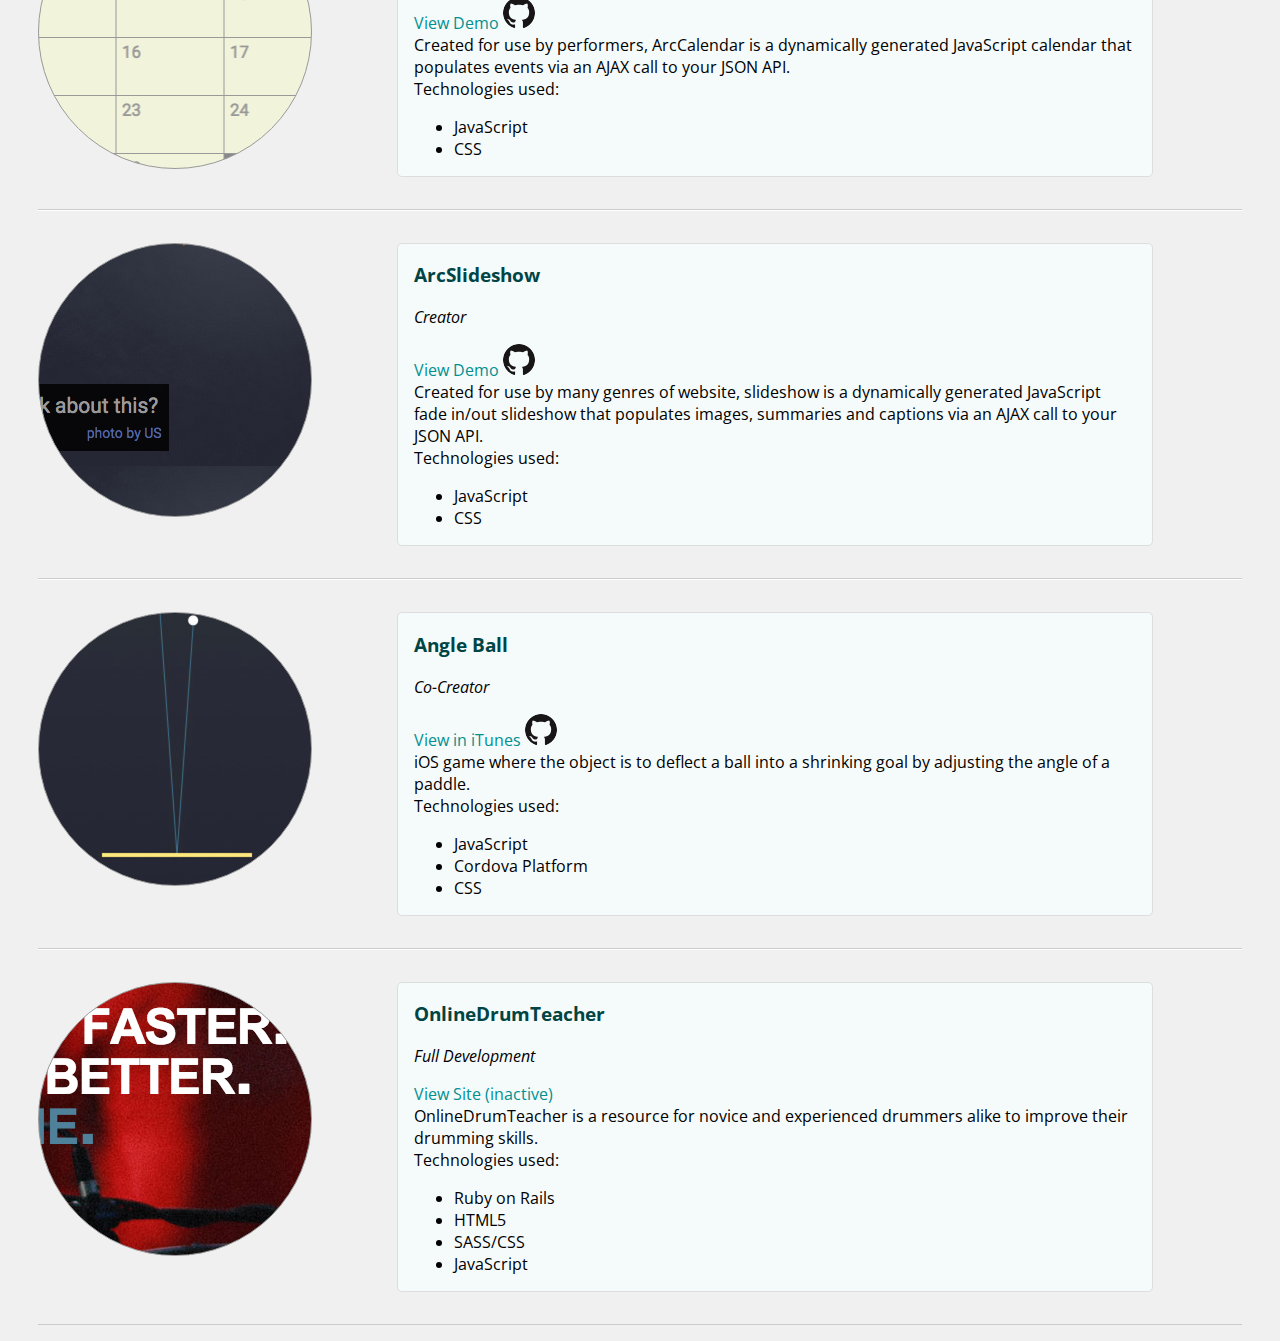
==== commit c08d18c3: "update bad links" ====
--- a/index.html
+++ b/index.html
@@ -39,7 +39,7 @@
       <div class="project_details">
         <h3>Release[Board]</h3>
         <p><em>Co-Founder</em></p>
-        <p><a href="http://releaseboard.com" title="Release[Board]" class="view_demo" target="_blank">View Site</a>
+        <p><a href="https://youtu.be/iJbex7bvVEg" title="Release[Board] on YouTube" class="view_demo" target="_blank">View Demo Video</a>
         <br>
         Release[Board] aims to make software release planning and execution easy for all personnel within a team through proper scheduling and communication.
         <br>
@@ -144,8 +144,7 @@
       <div class="project_details">
         <h3>OnlineDrumTeacher</h3>
         <p><em>Full Development</em></p>
-        <p><a href="https://onlinedrumteacher.herokuapp.com/" class="view_demo" title="Online Drum Teacher" target="_blank">View Site</a> 
-        <a href="https://github.com/glredig/odt_app" class="view_on_github" target="_blank"></a>(In progress)
+        <p><a href="https://onlinedrumteacher.herokuapp.com/" class="view_demo" title="Online Drum Teacher" target="_blank">View Site (inactive)</a> 
         <br>
         OnlineDrumTeacher is a resource for novice and experienced drummers alike to improve their drumming skills.
         <br>
